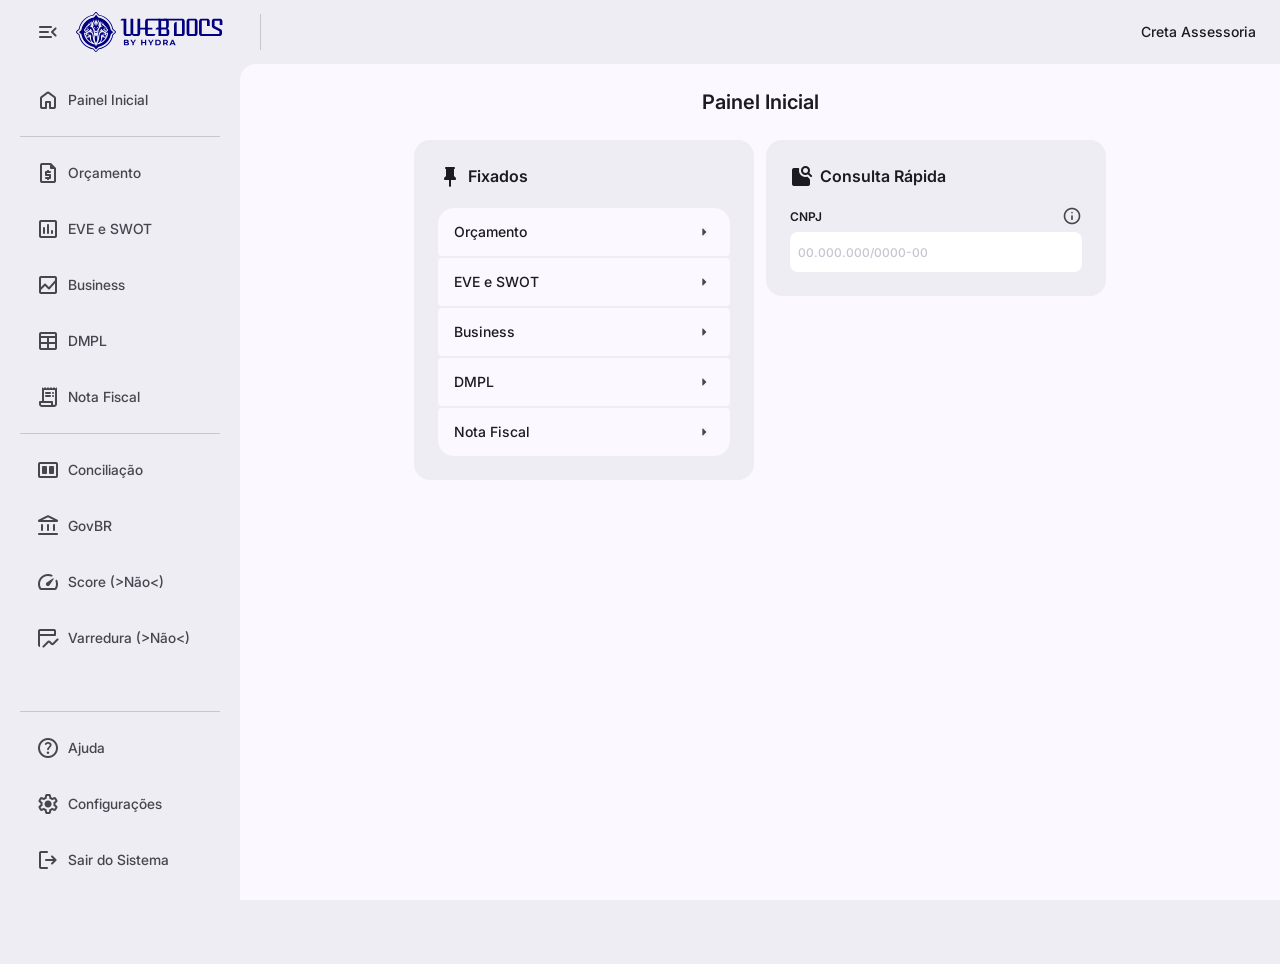
==== index.html @ 62b41419 "Correção de sistema" ====
<!DOCTYPE html>
<html>

<head>
    <title>WebDOCs Assessoria</title>
    

    <!-- SCRIPT -->
        <script>
            window.BASE_URL = location.hostname.includes('github.io')
                ? '/SistemaAssessoria/'
                : '/';

            document.write(`
                <script type="module" src="${window.BASE_URL}scripts/sistema/head.js"><\/script> <!-- HEAD, FAVICON E ÍCONES -->
                <script type="module" src="${window.BASE_URL}scripts/sistema/navdrawer/main.js"><\/script> <!-- NAVDRAWER -->
                <script src="${window.BASE_URL}scripts/sistema/assessoria.js"><\/script> <!-- DADOS DA ASSESSORIA -->
                <script src="${window.BASE_URL}scripts/sistema/tooltip.js"><\/script> <!-- TOOLTIP -->

                <link rel="stylesheet" href="${window.BASE_URL}estilos/sistema.css"> <!-- SISTEMA -->
            `);

            document.write(`
                <!-- CONSULTA -->
                    <script src="${window.BASE_URL}scripts/consulta-home.js"><\/script>
            `)
        </script>

    <!-- MATERIAL WEB -->
        <link href="https://fonts.googleapis.com/css2?family=Roboto:wght@400;500;700&display=swap" rel="stylesheet">
        <script type="importmap">
            {"imports":{"@material/web/": "https://esm.run/@material/web/"}}
        </script>
        <script type="module">
            import '@material/web/all.js';
            import {styles as typescaleStyles} from '@material/web/typography/md-typescale-styles.js';
            document.adoptedStyleSheets.push(typescaleStyles.styleSheet);
        </script>
</head>

<body class="expanded">
    <header id="navdrawer" class="expanded"></header>

    <div class="conteudo">

        <header id="pagina" class="expanded">
            <div class="cabecalho-div"></div>

            <span id="sistema-assessoria" class="assessoria-nome"></span>
        </header>

        <div class="sistema-pagina">
            <h1>Painel Inicial</h1>
            <div class="formularios">
                <div class="area-boxes">
                    <div class="base-box">
                        <div class="box-header">
                            <span class="material-symbols-rounded">keep</span>
                            <h2>Fixados</h2>
                        </div>

                        <div class="base-boxcampos grupo">
                            
                            <a class="input-home top" href="./documentos/orcamento/">
                                Orçamento<span class="material-symbols-rounded">arrow_right</span>
                            </a>

                            <a class="input-home center" href="./documentos/eve/">
                                EVE e SWOT<span class="material-symbols-rounded">arrow_right</span>
                            </a>

                            <a class="input-home center" href="./documentos/business/">
                                Business<span class="material-symbols-rounded">arrow_right</span>
                            </a>

                            <a class="input-home center" href="./documentos/dmpl/">
                                DMPL<span class="material-symbols-rounded">arrow_right</span>
                            </a>

                            <a class="input-home bot" href="./documentos/notafiscal/">
                                Nota Fiscal<span class="material-symbols-rounded">arrow_right</span>
                            </a>
                        </div>
                    </div>
                    
                    <div class="box-duplo">
                        <div class="base-box" id="consulta"></div>
                        <div class="base-box" id="resultado-consulta" style="display: none;"></div>
                    </div>
                </div>
            </div>
        </div>
    </div>
</body>

</html>
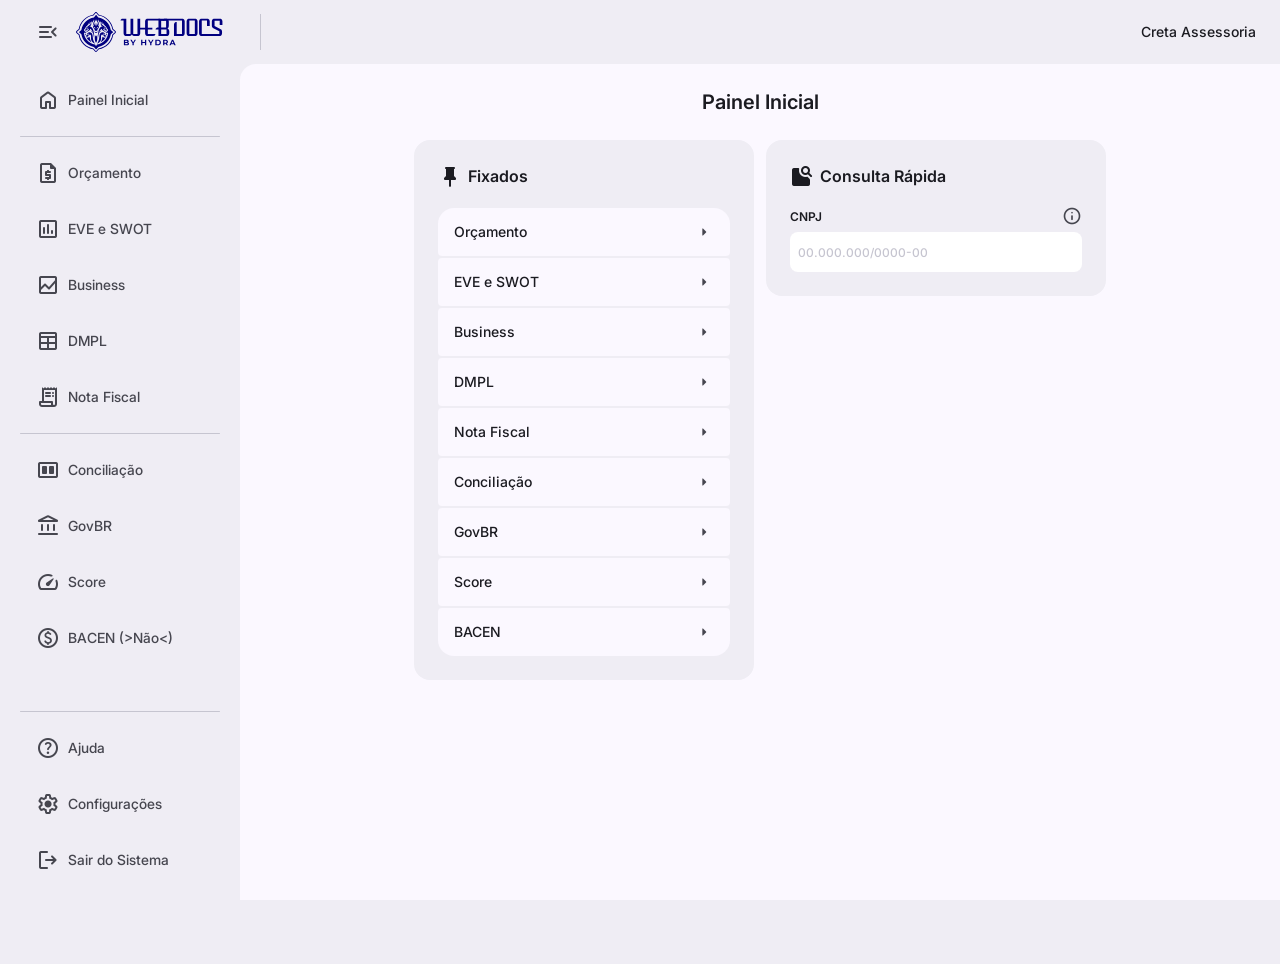
==== commit 36fc7a03: "Sistema de Formatação e organização de scripts" ====
--- a/index.html
+++ b/index.html
@@ -12,12 +12,20 @@
                 : '/';
 
             document.write(`
-                <script type="module" src="${window.BASE_URL}scripts/sistema/head.js"><\/script> <!-- HEAD, FAVICON E ÍCONES -->
-                <script type="module" src="${window.BASE_URL}scripts/sistema/navdrawer/main.js"><\/script> <!-- NAVDRAWER -->
-                <script src="${window.BASE_URL}scripts/sistema/assessoria.js"><\/script> <!-- DADOS DA ASSESSORIA -->
-                <script src="${window.BASE_URL}scripts/sistema/tooltip.js"><\/script> <!-- TOOLTIP -->
-
-                <link rel="stylesheet" href="${window.BASE_URL}estilos/sistema.css"> <!-- SISTEMA -->
+                <!-- HEAD, FAVICON E ÍCONES -->
+                    <script type="module" src="${window.BASE_URL}scripts/sistema/head.js"><\/script> 
+                <!-- NAVDRAWER -->
+                    <script type="module" src="${window.BASE_URL}scripts/sistema/navdrawer/main.js"><\/script>
+                <!-- DADOS DA ASSESSORIA -->
+                    <script src="${window.BASE_URL}scripts/sistema/assessoria.js"><\/script>
+                <!-- TOOLTIP -->
+                    <script src="${window.BASE_URL}scripts/sistema/tooltip.js"><\/script>
+                <!-- TEMA -->
+                    <script src="${window.BASE_URL}scripts/sistema/tema.js"><\/script>
+                    <script>(() => {if (localStorage.getItem('theme') === 'dark') {document.documentElement.setAttribute('data-theme', 'dark');}})();<\/script>
+                
+                <!-- SISTEMA -->
+                    <link rel="stylesheet" href="${window.BASE_URL}estilos/sistema.css">
             `);
 
             document.write(`
@@ -77,13 +85,29 @@
                                 DMPL<span class="material-symbols-rounded">arrow_right</span>
                             </a>
 
+                            <a class="input-home center" href="./documentos/notafiscal/">
+                                Nota Fiscal<span class="material-symbols-rounded">arrow_right</span>
+                            </a>
+
+                            <a class="input-home center" href="./documentos/notafiscal/">
+                                Conciliação<span class="material-symbols-rounded">arrow_right</span>
+                            </a>
+
+                            <a class="input-home center" href="./documentos/notafiscal/">
+                                GovBR<span class="material-symbols-rounded">arrow_right</span>
+                            </a>
+
+                            <a class="input-home center" href="./documentos/notafiscal/">
+                                Score<span class="material-symbols-rounded">arrow_right</span>
+                            </a>
+
                             <a class="input-home bot" href="./documentos/notafiscal/">
-                                Nota Fiscal<span class="material-symbols-rounded">arrow_right</span>
+                                BACEN<span class="material-symbols-rounded">arrow_right</span>
                             </a>
                         </div>
                     </div>
                     
-                    <div class="box-duplo">
+                    <div class="box-coluna">
                         <div class="base-box" id="consulta"></div>
                         <div class="base-box" id="resultado-consulta" style="display: none;"></div>
                     </div>
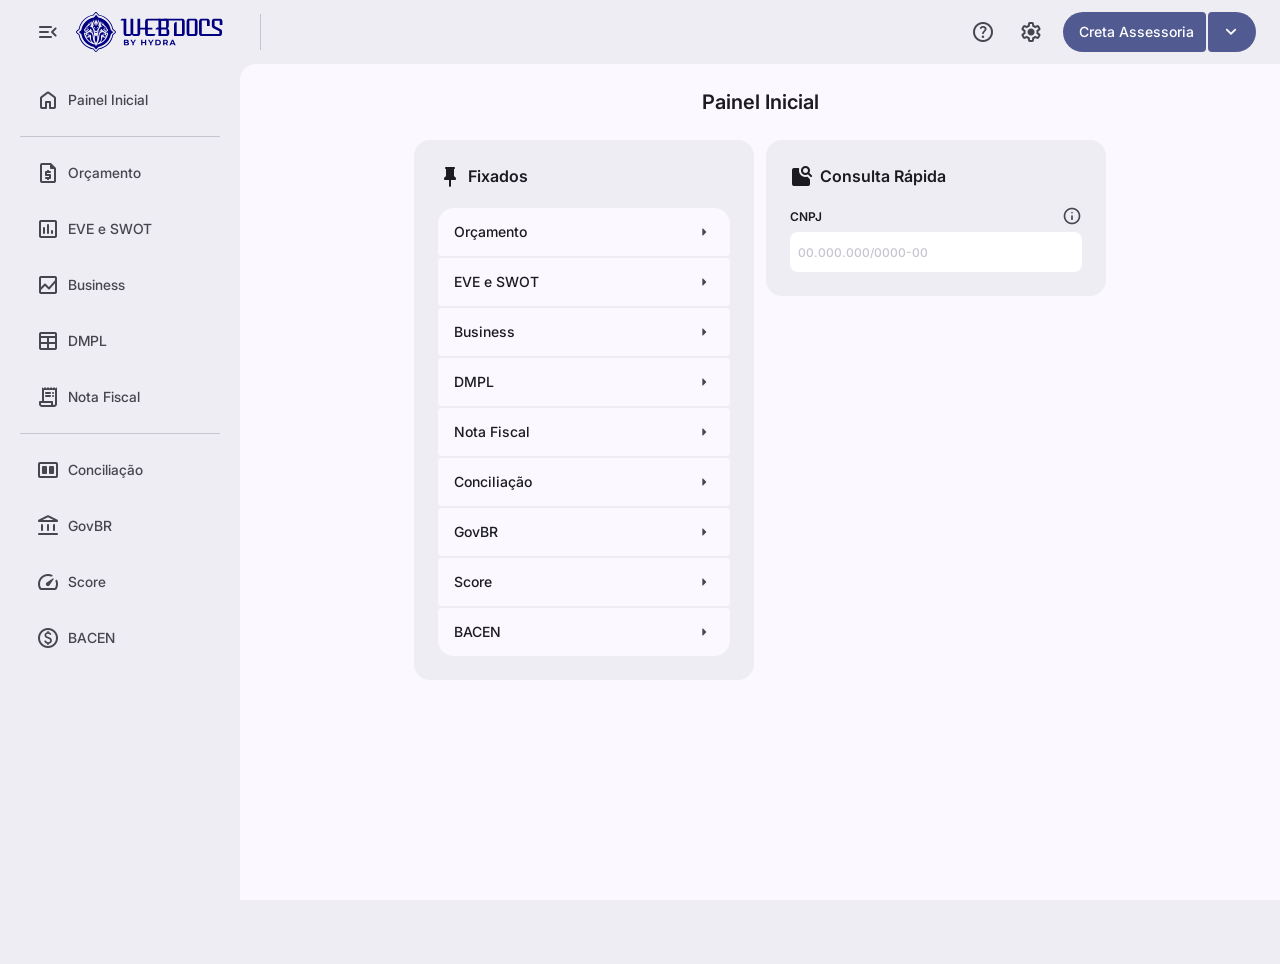
==== commit 569d9a27: "Atualizações - Tooltip funciona com qualquer dataset - Sistema de seleção da assessoria - Reorganiza" ====
--- a/index.html
+++ b/index.html
@@ -16,8 +16,8 @@
                     <script type="module" src="${window.BASE_URL}scripts/sistema/head.js"><\/script> 
                 <!-- NAVDRAWER -->
                     <script type="module" src="${window.BASE_URL}scripts/sistema/navdrawer/main.js"><\/script>
-                <!-- DADOS DA ASSESSORIA -->
-                    <script src="${window.BASE_URL}scripts/sistema/assessoria.js"><\/script>
+                <!-- HEADER -->
+                    <script type="module" src="${window.BASE_URL}scripts/sistema/header/main.js"><\/script>
                 <!-- TOOLTIP -->
                     <script src="${window.BASE_URL}scripts/sistema/tooltip.js"><\/script>
                 <!-- TEMA -->
@@ -51,14 +51,11 @@
 
     <div class="conteudo">
 
-        <header id="pagina" class="expanded">
-            <div class="cabecalho-div"></div>
-
-            <span id="sistema-assessoria" class="assessoria-nome"></span>
-        </header>
+        <header id="pagina" class="expanded"></header>
 
         <div class="sistema-pagina">
             <h1>Painel Inicial</h1>
+            
             <div class="formularios">
                 <div class="area-boxes">
                     <div class="base-box">
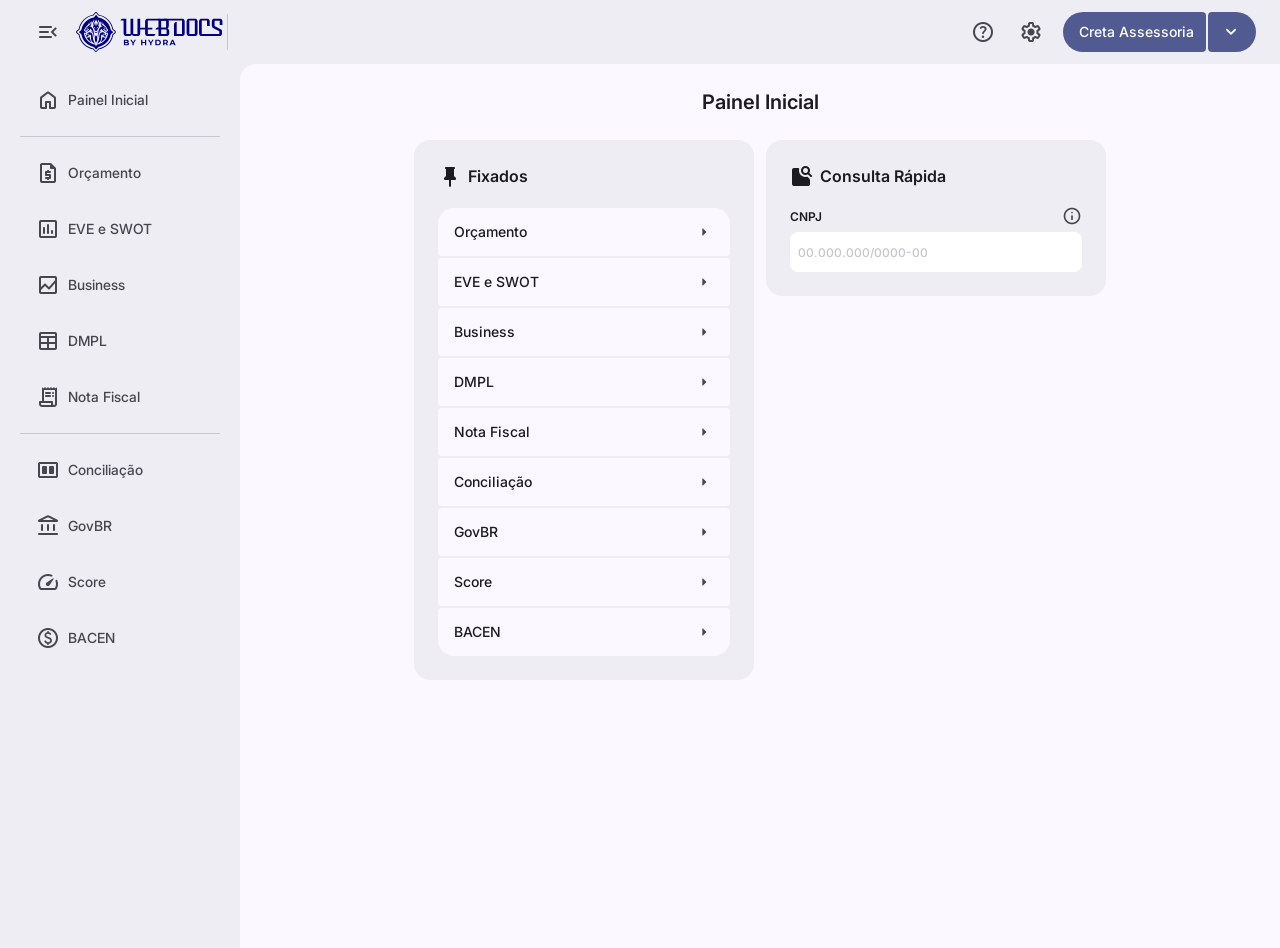
==== commit d3b9118c: "Organização do código - Header, navdrawer e sitema-pagina foram melhor adaptados" ====
--- a/index.html
+++ b/index.html
@@ -46,14 +46,13 @@
         </script>
 </head>
 
-<body class="expanded">
-    <header id="navdrawer" class="expanded"></header>
+<body>
+    <header id="header"></header>
 
-    <div class="conteudo">
-
-        <header id="pagina" class="expanded"></header>
-
-        <div class="sistema-pagina">
+    <div id="conteudo">
+        <div id="navdrawer" class="expanded"></div>
+        
+        <div class="sistema-pagina expanded">
             <h1>Painel Inicial</h1>
             
             <div class="formularios">
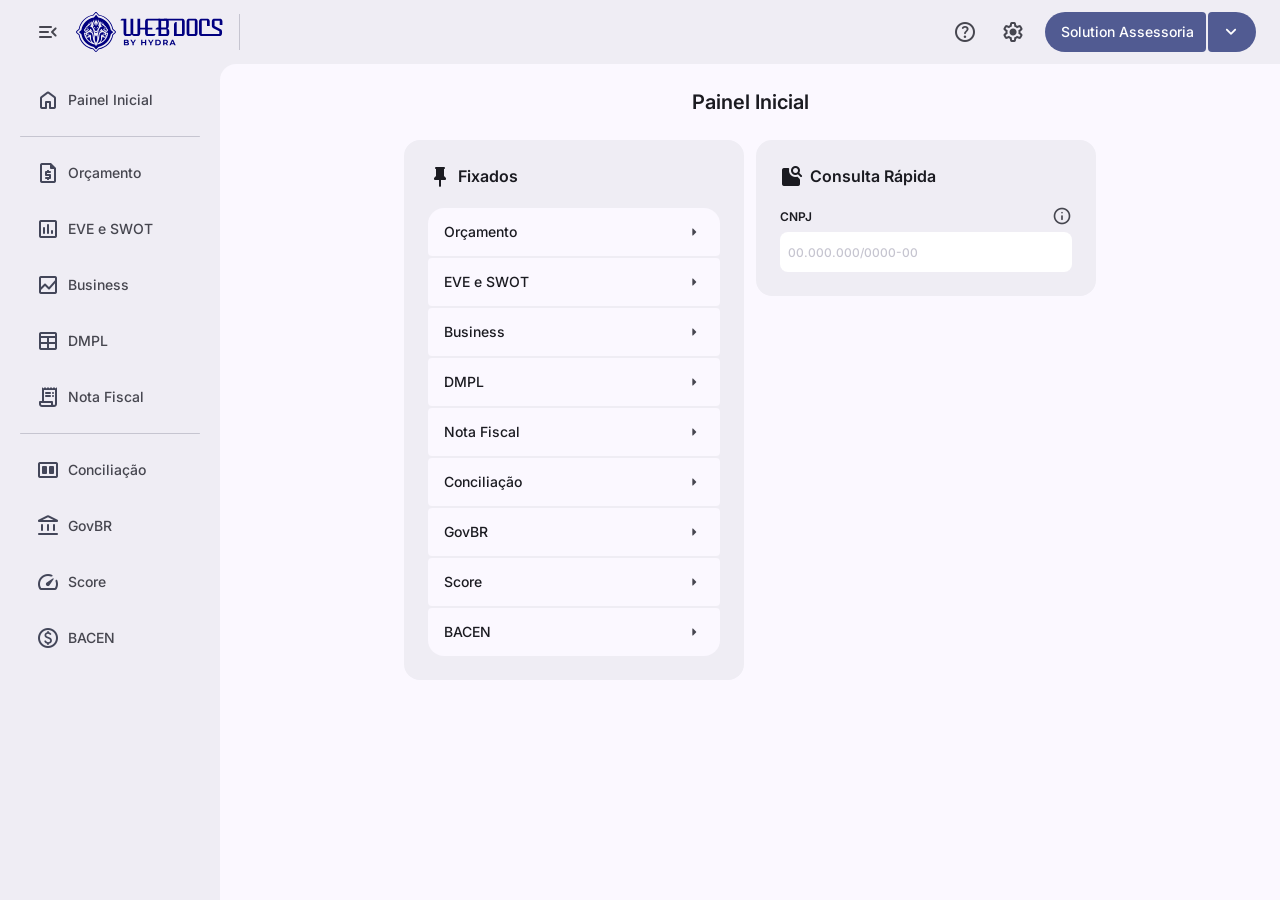
==== commit 3b0793ed: "Assessoria Ace" ====
--- a/index.html
+++ b/index.html
@@ -12,7 +12,7 @@
                 : '/';
 
             document.write(`
-                <!-- HEAD, FAVICON E ÍCONES -->
+                <!-- HEAD -->
                     <script type="module" src="${window.BASE_URL}scripts/sistema/head.js"><\/script> 
                 <!-- NAVDRAWER -->
                     <script type="module" src="${window.BASE_URL}scripts/sistema/navdrawer/main.js"><\/script>
